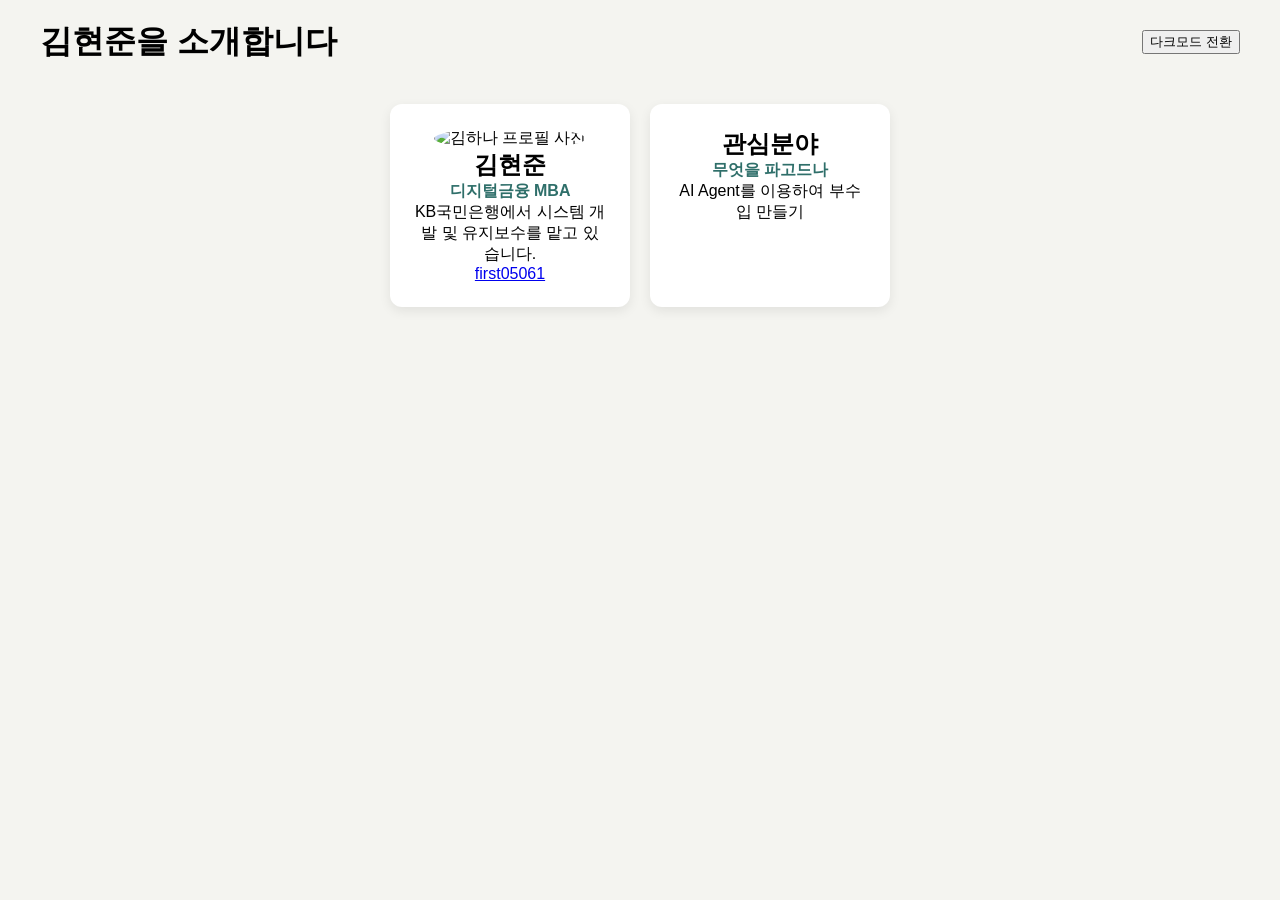
==== index.html @ 749b9e11 "자기소개 페이지 초기 버전" ====
<!DOCTYPE html>
<html lang="en">
<head>
    <meta charset="UTF-8">
    <meta name="viewport" content="width=device-width, initial-scale=1.0">
    <title>Document</title>
    <link rel="stylesheet" href="style.css">
</head>
<body>
    <!-- index.html 의 body 안에 작성 -->
<header>
  <h1>김현준을 소개합니다</h1>
  <button id="theme-btn">다크모드 전환</button>
</header>

<!-- main에 cards 이름표를 붙인다. 다음 단계의 CSS가 이 이름으로 카드들을 가로 배치한다.
     제목을 header로 빼는 이유는 main이 '카드들을 담는 컨테이너' 역할을 맡기 때문이다 -->
<main class="cards">

  <!-- article: 독립적으로 의미있는 '카드 하나' -->
  <article class="card">
    <img src="https://placehold.co/120x120" alt="김하나 프로필 사진">
    <h2>김현준</h2>
    <p class="role">디지털금융 MBA</p>
    <p>KB국민은행에서 시스템 개발 및 유지보수를 맡고 있습니다.</p>
    <a href="https://github.com">first05061</a>
  </article>
  <article class="card">
    <h2>관심분야</h2>
    <p class="role">무엇을 파고드나</p>
    <p>AI Agent를 이용하여 부수입 만들기</p>  
  </article>
</main>
<script src="script.js"></script>
</body>
</html>
---- style.css ----
/* style.css */
* { box-sizing: border-box; margin: 0; }
:root { --brand: #2f6f6a; --bg: #f4f4f0; }
body { font-family: sans-serif; background: var(--bg); }

header {                /* 제목 줄. 다음 단계에서 다크모드 버튼이 여기 들어간다 */
  display: flex; justify-content: space-between; align-items: center;
  padding: 20px 40px;
}

.cards {                /* 카드들을 감쌀 컨테이너 */
  display: flex; gap: 20px; flex-wrap: wrap; justify-content: center;
  padding: 20px;
}
.card {
  background: white; border-radius: 12px; padding: 24px;
  width: 240px; text-align: center;
  box-shadow: 0 4px 12px rgba(0,0,0,0.08);   /* 그림자로 입체감 부여 */
  transition: transform 0.2s;                 /* 부드러운 움직임 */
}
.card:hover { transform: translateY(-6px); }  /* 마우스를 올리면 살짝 위로 */
.card img { border-radius: 50%; }             /* 원형 프로필 */
.card .role { color: var(--brand); font-weight: bold; }
body.dark { background: #1a1a1a; color: #eee; }
body.dark .card { background: #2b2b2b; }
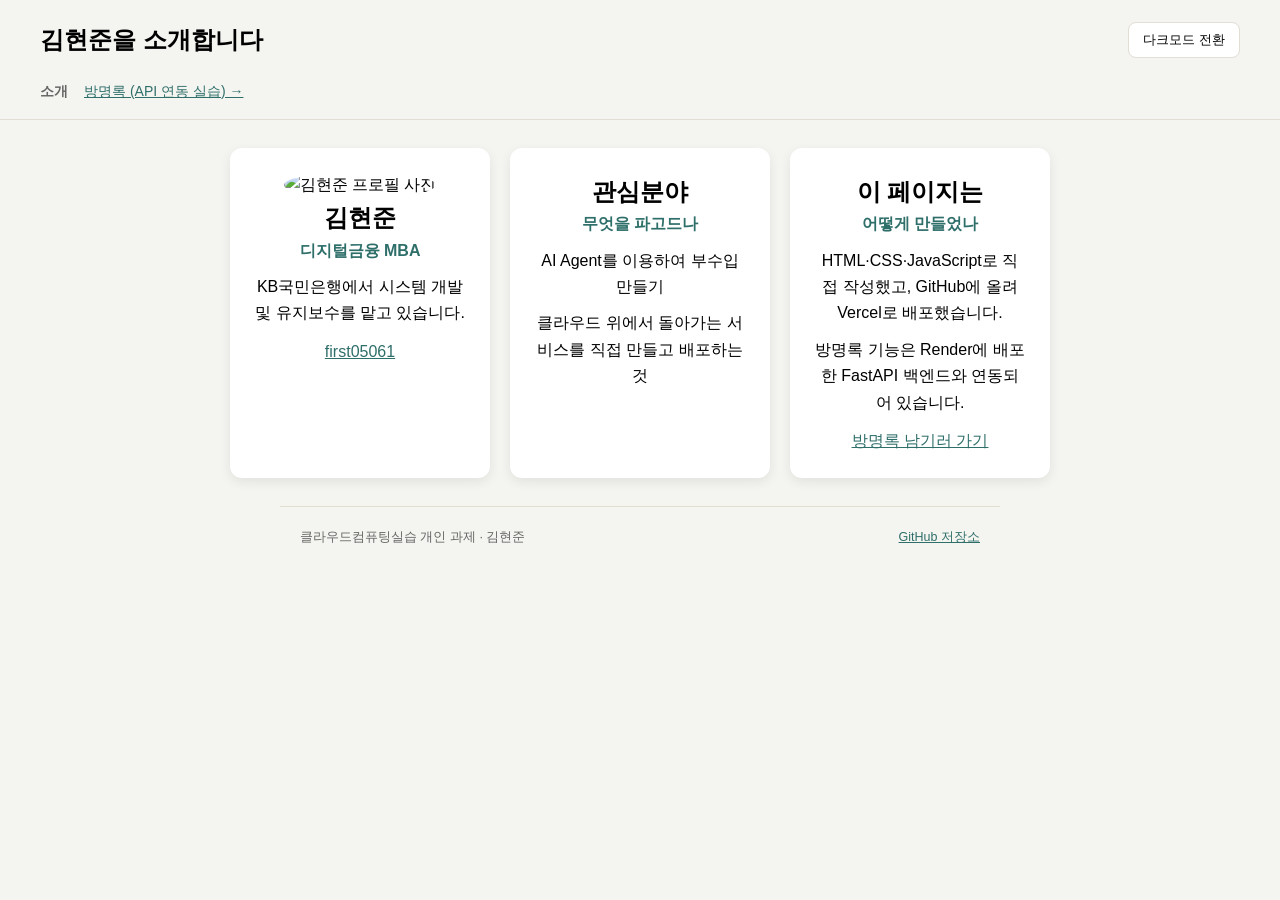
==== commit 710aef17: "개인 소개 페이지에 방명록 API 연동 추가 개인 과제: 프론트엔드(Vercel) - 백엔드(Render) 연동.  - backend/: FastAPI + SQLAlchemy 방명" ====
--- a/index.html
+++ b/index.html
@@ -1,36 +1,55 @@
 <!DOCTYPE html>
-<html lang="en">
+<html lang="ko">
 <head>
-    <meta charset="UTF-8">
-    <meta name="viewport" content="width=device-width, initial-scale=1.0">
-    <title>Document</title>
-    <link rel="stylesheet" href="style.css">
+  <meta charset="UTF-8">
+  <meta name="viewport" content="width=device-width, initial-scale=1.0">
+  <title>김현준 | 개인 소개 페이지</title>
+  <link rel="stylesheet" href="style.css">
 </head>
 <body>
-    <!-- index.html 의 body 안에 작성 -->
+
 <header>
   <h1>김현준을 소개합니다</h1>
   <button id="theme-btn">다크모드 전환</button>
 </header>
 
-<!-- main에 cards 이름표를 붙인다. 다음 단계의 CSS가 이 이름으로 카드들을 가로 배치한다.
-     제목을 header로 빼는 이유는 main이 '카드들을 담는 컨테이너' 역할을 맡기 때문이다 -->
+<nav class="nav">
+  <span class="nav-current">소개</span>
+  <a href="guestbook.html">방명록 (API 연동 실습) →</a>
+</nav>
+
 <main class="cards">
 
-  <!-- article: 독립적으로 의미있는 '카드 하나' -->
   <article class="card">
-    <img src="https://placehold.co/120x120" alt="김하나 프로필 사진">
+    <img src="https://placehold.co/120x120" alt="김현준 프로필 사진">
     <h2>김현준</h2>
     <p class="role">디지털금융 MBA</p>
     <p>KB국민은행에서 시스템 개발 및 유지보수를 맡고 있습니다.</p>
-    <a href="https://github.com">first05061</a>
+    <a href="https://github.com/first05061">first05061</a>
   </article>
+
   <article class="card">
     <h2>관심분야</h2>
     <p class="role">무엇을 파고드나</p>
-    <p>AI Agent를 이용하여 부수입 만들기</p>  
+    <p>AI Agent를 이용하여 부수입 만들기</p>
+    <p>클라우드 위에서 돌아가는 서비스를 직접 만들고 배포하는 것</p>
   </article>
+
+  <article class="card">
+    <h2>이 페이지는</h2>
+    <p class="role">어떻게 만들었나</p>
+    <p>HTML·CSS·JavaScript로 직접 작성했고, GitHub에 올려 Vercel로 배포했습니다.</p>
+    <p>방명록 기능은 Render에 배포한 FastAPI 백엔드와 연동되어 있습니다.</p>
+    <a href="guestbook.html">방명록 남기러 가기</a>
+  </article>
+
 </main>
+
+<footer class="foot">
+  <span>클라우드컴퓨팅실습 개인 과제 · 김현준</span>
+  <span><a href="https://github.com/first05061/my-page">GitHub 저장소</a></span>
+</footer>
+
 <script src="script.js"></script>
 </body>
-</html>+</html>
--- a/style.css
+++ b/style.css
@@ -1,25 +1,108 @@
 /* style.css */
 * { box-sizing: border-box; margin: 0; }
-:root { --brand: #2f6f6a; --bg: #f4f4f0; }
-body { font-family: sans-serif; background: var(--bg); }
+:root { --brand: #2f6f6a; --bg: #f4f4f0; --card: #fff; --line: #e2ded4; --ink-soft: #666; }
+body {
+  font-family: "Malgun Gothic", "Apple SD Gothic Neo", sans-serif;
+  background: var(--bg); line-height: 1.65;
+}
+a { color: var(--brand); }
 
-header {                /* 제목 줄. 다음 단계에서 다크모드 버튼이 여기 들어간다 */
+header {                /* 제목 줄. 다크모드 버튼이 여기 들어간다 */
   display: flex; justify-content: space-between; align-items: center;
+  gap: 16px; flex-wrap: wrap;
   padding: 20px 40px;
 }
+header h1 { font-size: 24px; }
+#theme-btn {
+  padding: 8px 14px; border: 1px solid var(--line); border-radius: 8px;
+  background: var(--card); cursor: pointer; font-size: 13px;
+}
 
+/* 두 페이지를 오가는 이동 줄 */
+.nav {
+  display: flex; gap: 16px; align-items: center; flex-wrap: wrap;
+  padding: 0 40px 16px; font-size: 14px;
+  border-bottom: 1px solid var(--line);
+}
+.nav-current { color: var(--ink-soft); font-weight: bold; }
+
+/* ── 소개 페이지 ── */
 .cards {                /* 카드들을 감쌀 컨테이너 */
   display: flex; gap: 20px; flex-wrap: wrap; justify-content: center;
-  padding: 20px;
+  padding: 28px 20px;
 }
 .card {
-  background: white; border-radius: 12px; padding: 24px;
-  width: 240px; text-align: center;
+  background: var(--card); border-radius: 12px; padding: 24px;
+  width: 260px; text-align: center;
   box-shadow: 0 4px 12px rgba(0,0,0,0.08);   /* 그림자로 입체감 부여 */
   transition: transform 0.2s;                 /* 부드러운 움직임 */
 }
+.card p + p { margin-top: 10px; }
+.card a { display: inline-block; margin-top: 12px; }
 .card:hover { transform: translateY(-6px); }  /* 마우스를 올리면 살짝 위로 */
 .card img { border-radius: 50%; }             /* 원형 프로필 */
 .card .role { color: var(--brand); font-weight: bold; }
-body.dark { background: #1a1a1a; color: #eee; }
-body.dark .card { background: #2b2b2b; }+
+/* ── 방명록(연동) 페이지 ── */
+.stack { max-width: 720px; margin: 0 auto; padding: 28px 20px; }
+.panel {
+  background: var(--card); border: 1px solid var(--line); border-radius: 12px;
+  padding: 20px 22px; margin-bottom: 20px;
+}
+.panel h2 { font-size: 17px; margin-bottom: 10px; }
+.panel h2 code, .panel p code { font-size: 12px; color: var(--brand); }
+.muted { color: var(--ink-soft); font-size: 13.5px; }
+
+.badge {
+  display: inline-block; padding: 2px 10px; border-radius: 12px;
+  font-size: 13px; background: #eceae3;
+}
+.badge.ok   { background: #dff0ea; color: #1f5f52; }
+.badge.fail { background: #fbe4dc; color: #a1391a; }
+.error { color: #a1391a; font-size: 14px; margin-top: 8px; }
+
+.profile { display: grid; grid-template-columns: 90px 1fr; gap: 6px 12px; font-size: 14.5px; }
+.profile dt { color: var(--ink-soft); }
+
+.form { display: flex; gap: 8px; flex-wrap: wrap; margin: 14px 0; }
+.form input { padding: 9px 12px; border: 1px solid var(--line); border-radius: 8px; font-size: 14px; }
+.form input:first-child { width: 120px; }
+.form input:nth-child(2) { flex: 1; min-width: 180px; }
+.form button {
+  padding: 9px 18px; border: 0; border-radius: 8px;
+  background: var(--brand); color: #fff; cursor: pointer; font-size: 14px;
+}
+.form button:disabled { opacity: 0.6; cursor: default; }
+
+.entries { list-style: none; padding: 0; margin-top: 8px; }
+.entry {
+  display: flex; justify-content: space-between; align-items: flex-start; gap: 12px;
+  padding: 12px 0; border-top: 1px solid var(--line);
+}
+.entry .when { color: var(--ink-soft); font-size: 12px; margin-left: 8px; }
+.entry p { margin-top: 4px; font-size: 14.5px; word-break: break-word; }
+.entry .del {
+  flex-shrink: 0; padding: 4px 10px; font-size: 12px; cursor: pointer;
+  border: 1px solid var(--line); border-radius: 6px; background: transparent; color: var(--ink-soft);
+}
+
+.foot {
+  display: flex; justify-content: space-between; flex-wrap: wrap; gap: 8px;
+  max-width: 720px; margin: 0 auto; padding: 20px;
+  border-top: 1px solid var(--line); font-size: 12.5px; color: var(--ink-soft);
+}
+
+/* ── 다크모드 ── */
+body.dark {
+  --bg: #1a1a1a; --card: #2b2b2b; --line: #3d3d3d; --ink-soft: #a5a5a5;
+  background: var(--bg); color: #eee;
+}
+body.dark #theme-btn, body.dark .form input { color: #eee; }
+body.dark .badge { background: #3a3a3a; }
+body.dark .badge.ok   { background: #21463d; color: #9fd9c8; }
+body.dark .badge.fail { background: #4a2b22; color: #f0b3a0; }
+body.dark .error { color: #f0b3a0; }
+
+@media (max-width: 600px) {
+  header, .nav { padding-left: 20px; padding-right: 20px; }
+}
